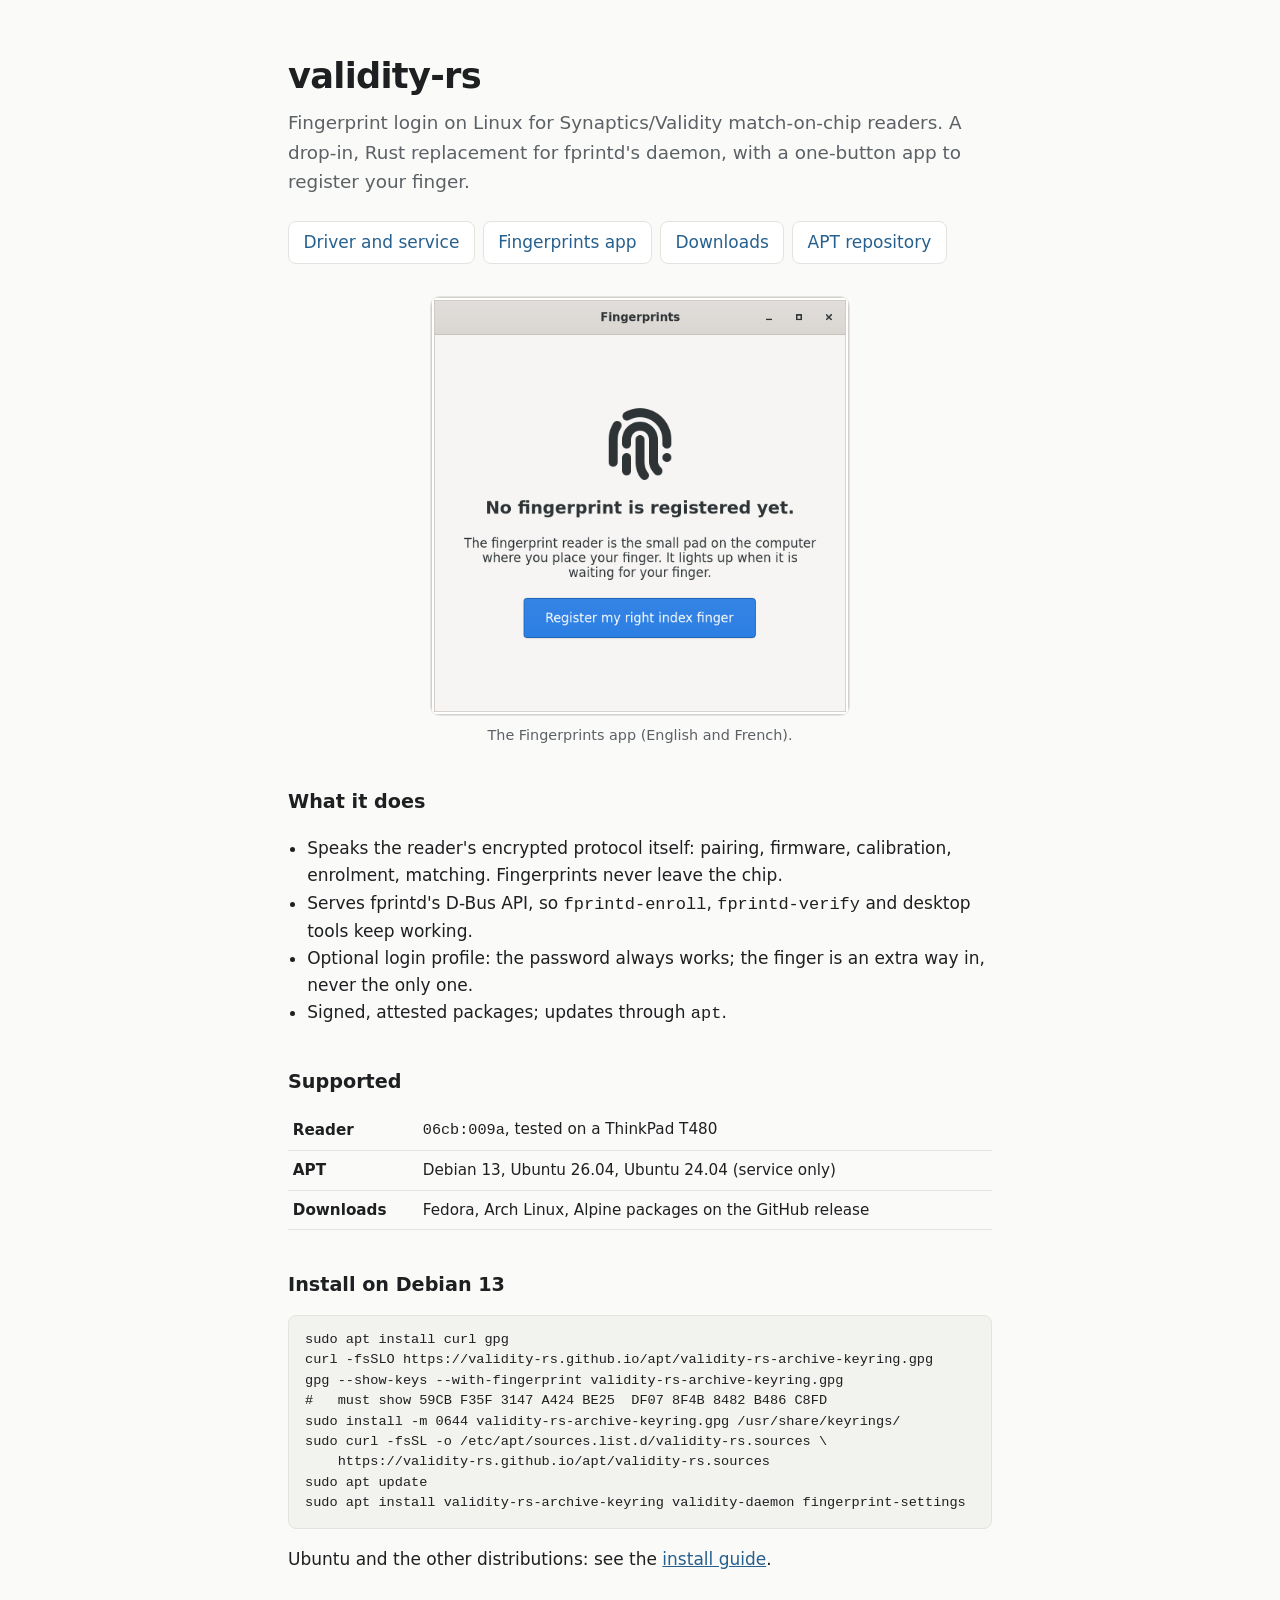
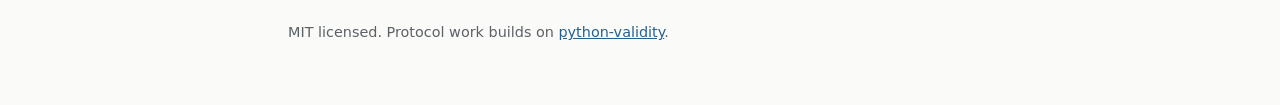
==== index.html @ 3b9c92d7 "One-page site" ====
<!doctype html>
<html lang="en">
<head>
<meta charset="utf-8">
<meta name="viewport" content="width=device-width, initial-scale=1">
<title>validity-rs</title>
<meta name="description" content="Fingerprint login on Linux for Synaptics/Validity match-on-chip readers (06cb:009a, ThinkPad T480). A Rust replacement for fprintd's daemon.">
<style>
:root{--bg:#fafaf8;--fg:#1d1f21;--muted:#5c6166;--card:#fff;--line:#e3e3df;--accent:#26608e;--code:#f2f2ee}
@media (prefers-color-scheme:dark){:root{--bg:#141618;--fg:#e8e8e6;--muted:#a0a5aa;--card:#1c1f22;--line:#2c3034;--accent:#7fb3de;--code:#202428}}
*{box-sizing:border-box}
body{margin:0;background:var(--bg);color:var(--fg);font:17px/1.6 system-ui,-apple-system,"Segoe UI",sans-serif}
main{max-width:46rem;margin:0 auto;padding:3rem 1rem 4rem}
h1{font-size:2.2rem;margin:0 0 .25rem;letter-spacing:-.02em}
h2{font-size:1.2rem;margin:2.5rem 0 .75rem}
p.lead{font-size:1.15rem;color:var(--muted);margin:0 0 1.5rem}
a{color:var(--accent)}
.links{display:flex;flex-wrap:wrap;gap:.5rem;margin:1.5rem 0}
.links a{border:1px solid var(--line);background:var(--card);padding:.45rem .9rem;border-radius:.5rem;text-decoration:none}
figure{margin:2rem 0;text-align:center}
figure img{max-width:100%;width:420px;border-radius:.6rem;border:1px solid var(--line)}
figcaption{color:var(--muted);font-size:.9rem}
ul{padding-left:1.2rem}
pre{background:var(--code);border:1px solid var(--line);border-radius:.5rem;padding:.9rem 1rem;overflow-x:auto;font-size:.85rem;line-height:1.5}
code{font-family:ui-monospace,"SF Mono",Menlo,Consolas,monospace}
table{border-collapse:collapse;width:100%;font-size:.95rem}
td,th{border-bottom:1px solid var(--line);padding:.45rem .3rem;text-align:left}
footer{margin-top:3rem;color:var(--muted);font-size:.9rem}
</style>
</head>
<body>
<main>
<h1>validity-rs</h1>
<p class="lead">Fingerprint login on Linux for Synaptics/Validity match-on-chip readers. A drop-in, Rust replacement for fprintd's daemon, with a one-button app to register your finger.</p>

<div class="links">
<a href="https://github.com/validity-rs/validity-rs">Driver and service</a>
<a href="https://github.com/validity-rs/fingerprint-settings">Fingerprints app</a>
<a href="https://github.com/validity-rs/validity-rs/releases/latest">Downloads</a>
<a href="https://validity-rs.github.io/apt/">APT repository</a>
</div>

<figure>
<img src="screenshot.png" alt="The Fingerprints app: no fingerprint registered yet, one button to register the right index finger" width="420" height="420">
<figcaption>The Fingerprints app (English and French).</figcaption>
</figure>

<h2>What it does</h2>
<ul>
<li>Speaks the reader's encrypted protocol itself: pairing, firmware, calibration, enrolment, matching. Fingerprints never leave the chip.</li>
<li>Serves fprintd's D-Bus API, so <code>fprintd-enroll</code>, <code>fprintd-verify</code> and desktop tools keep working.</li>
<li>Optional login profile: the password always works; the finger is an extra way in, never the only one.</li>
<li>Signed, attested packages; updates through <code>apt</code>.</li>
</ul>

<h2>Supported</h2>
<table>
<tr><th>Reader</th><td><code>06cb:009a</code>, tested on a ThinkPad T480</td></tr>
<tr><th>APT</th><td>Debian 13, Ubuntu 26.04, Ubuntu 24.04 (service only)</td></tr>
<tr><th>Downloads</th><td>Fedora, Arch Linux, Alpine packages on the GitHub release</td></tr>
</table>

<h2>Install on Debian 13</h2>
<pre><code>sudo apt install curl gpg
curl -fsSLO https://validity-rs.github.io/apt/validity-rs-archive-keyring.gpg
gpg --show-keys --with-fingerprint validity-rs-archive-keyring.gpg
#   must show 59CB F35F 3147 A424 BE25  DF07 8F4B 8482 B486 C8FD
sudo install -m 0644 validity-rs-archive-keyring.gpg /usr/share/keyrings/
sudo curl -fsSL -o /etc/apt/sources.list.d/validity-rs.sources \
    https://validity-rs.github.io/apt/validity-rs.sources
sudo apt update
sudo apt install validity-rs-archive-keyring validity-daemon fingerprint-settings</code></pre>
<p>Ubuntu and the other distributions: see the <a href="https://github.com/validity-rs/validity-rs#install">install guide</a>.</p>

<footer>MIT licensed. Protocol work builds on <a href="https://github.com/uunicorn/python-validity">python-validity</a>.</footer>
</main>
</body>
</html>
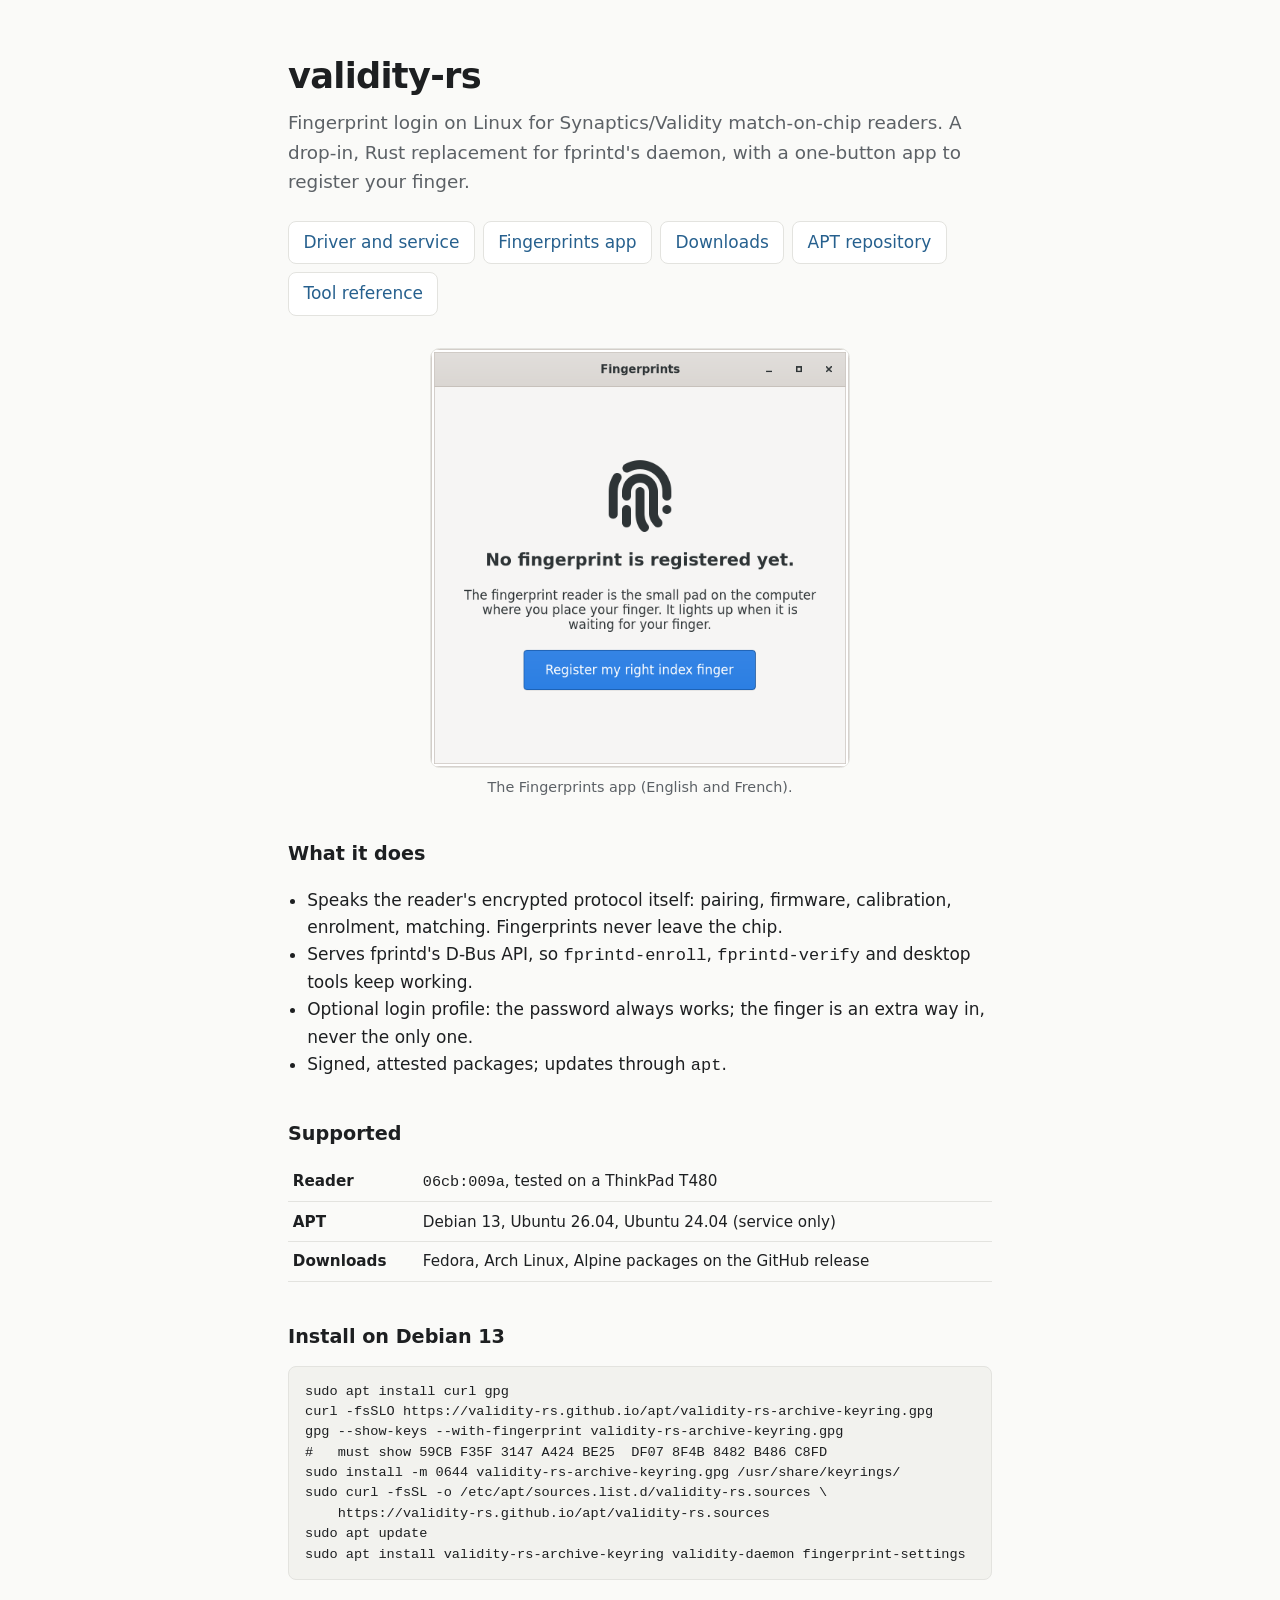
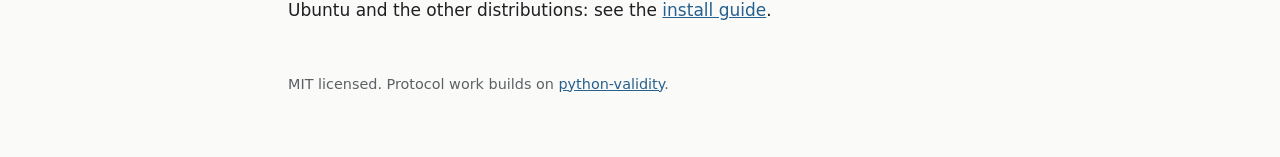
==== commit e89f05ac: "Tool reference page" ====
--- a/index.html
+++ b/index.html
@@ -5,28 +5,7 @@
 <meta name="viewport" content="width=device-width, initial-scale=1">
 <title>validity-rs</title>
 <meta name="description" content="Fingerprint login on Linux for Synaptics/Validity match-on-chip readers (06cb:009a, ThinkPad T480). A Rust replacement for fprintd's daemon.">
-<style>
-:root{--bg:#fafaf8;--fg:#1d1f21;--muted:#5c6166;--card:#fff;--line:#e3e3df;--accent:#26608e;--code:#f2f2ee}
-@media (prefers-color-scheme:dark){:root{--bg:#141618;--fg:#e8e8e6;--muted:#a0a5aa;--card:#1c1f22;--line:#2c3034;--accent:#7fb3de;--code:#202428}}
-*{box-sizing:border-box}
-body{margin:0;background:var(--bg);color:var(--fg);font:17px/1.6 system-ui,-apple-system,"Segoe UI",sans-serif}
-main{max-width:46rem;margin:0 auto;padding:3rem 1rem 4rem}
-h1{font-size:2.2rem;margin:0 0 .25rem;letter-spacing:-.02em}
-h2{font-size:1.2rem;margin:2.5rem 0 .75rem}
-p.lead{font-size:1.15rem;color:var(--muted);margin:0 0 1.5rem}
-a{color:var(--accent)}
-.links{display:flex;flex-wrap:wrap;gap:.5rem;margin:1.5rem 0}
-.links a{border:1px solid var(--line);background:var(--card);padding:.45rem .9rem;border-radius:.5rem;text-decoration:none}
-figure{margin:2rem 0;text-align:center}
-figure img{max-width:100%;width:420px;border-radius:.6rem;border:1px solid var(--line)}
-figcaption{color:var(--muted);font-size:.9rem}
-ul{padding-left:1.2rem}
-pre{background:var(--code);border:1px solid var(--line);border-radius:.5rem;padding:.9rem 1rem;overflow-x:auto;font-size:.85rem;line-height:1.5}
-code{font-family:ui-monospace,"SF Mono",Menlo,Consolas,monospace}
-table{border-collapse:collapse;width:100%;font-size:.95rem}
-td,th{border-bottom:1px solid var(--line);padding:.45rem .3rem;text-align:left}
-footer{margin-top:3rem;color:var(--muted);font-size:.9rem}
-</style>
+<link rel="stylesheet" href="style.css">
 </head>
 <body>
 <main>
@@ -38,6 +17,7 @@
 <a href="https://github.com/validity-rs/fingerprint-settings">Fingerprints app</a>
 <a href="https://github.com/validity-rs/validity-rs/releases/latest">Downloads</a>
 <a href="https://validity-rs.github.io/apt/">APT repository</a>
+<a href="docs.html">Tool reference</a>
 </div>
 
 <figure>
--- a/style.css
+++ b/style.css
@@ -0,0 +1,23 @@
+:root{--bg:#fafaf8;--fg:#1d1f21;--muted:#5c6166;--card:#fff;--line:#e3e3df;--accent:#26608e;--code:#f2f2ee}
+@media (prefers-color-scheme:dark){:root{--bg:#141618;--fg:#e8e8e6;--muted:#a0a5aa;--card:#1c1f22;--line:#2c3034;--accent:#7fb3de;--code:#202428}}
+*{box-sizing:border-box}
+body{margin:0;background:var(--bg);color:var(--fg);font:17px/1.6 system-ui,-apple-system,"Segoe UI",sans-serif}
+main{max-width:46rem;margin:0 auto;padding:3rem 1rem 4rem}
+h1{font-size:2.2rem;margin:0 0 .25rem;letter-spacing:-.02em}
+h2{font-size:1.2rem;margin:2.5rem 0 .75rem}
+p.lead{font-size:1.15rem;color:var(--muted);margin:0 0 1.5rem}
+a{color:var(--accent)}
+.links{display:flex;flex-wrap:wrap;gap:.5rem;margin:1.5rem 0}
+.links a{border:1px solid var(--line);background:var(--card);padding:.45rem .9rem;border-radius:.5rem;text-decoration:none}
+figure{margin:2rem 0;text-align:center}
+figure img{max-width:100%;width:420px;border-radius:.6rem;border:1px solid var(--line)}
+figcaption{color:var(--muted);font-size:.9rem}
+ul{padding-left:1.2rem}
+pre{background:var(--code);border:1px solid var(--line);border-radius:.5rem;padding:.9rem 1rem;overflow-x:auto;font-size:.85rem;line-height:1.5}
+code{font-family:ui-monospace,"SF Mono",Menlo,Consolas,monospace}
+table{border-collapse:collapse;width:100%;font-size:.95rem}
+td,th{border-bottom:1px solid var(--line);padding:.45rem .3rem;text-align:left}
+footer{margin-top:3rem;color:var(--muted);font-size:.9rem}
+nav{margin:0 0 2rem;font-size:.95rem}nav a{margin-right:1rem}
+dt{font-family:ui-monospace,"SF Mono",Menlo,Consolas,monospace;font-weight:600;margin-top:.7rem}dd{margin:0 0 0 1.2rem;color:var(--fg)}
+h3{font-size:1.05rem;margin:1.6rem 0 .4rem}
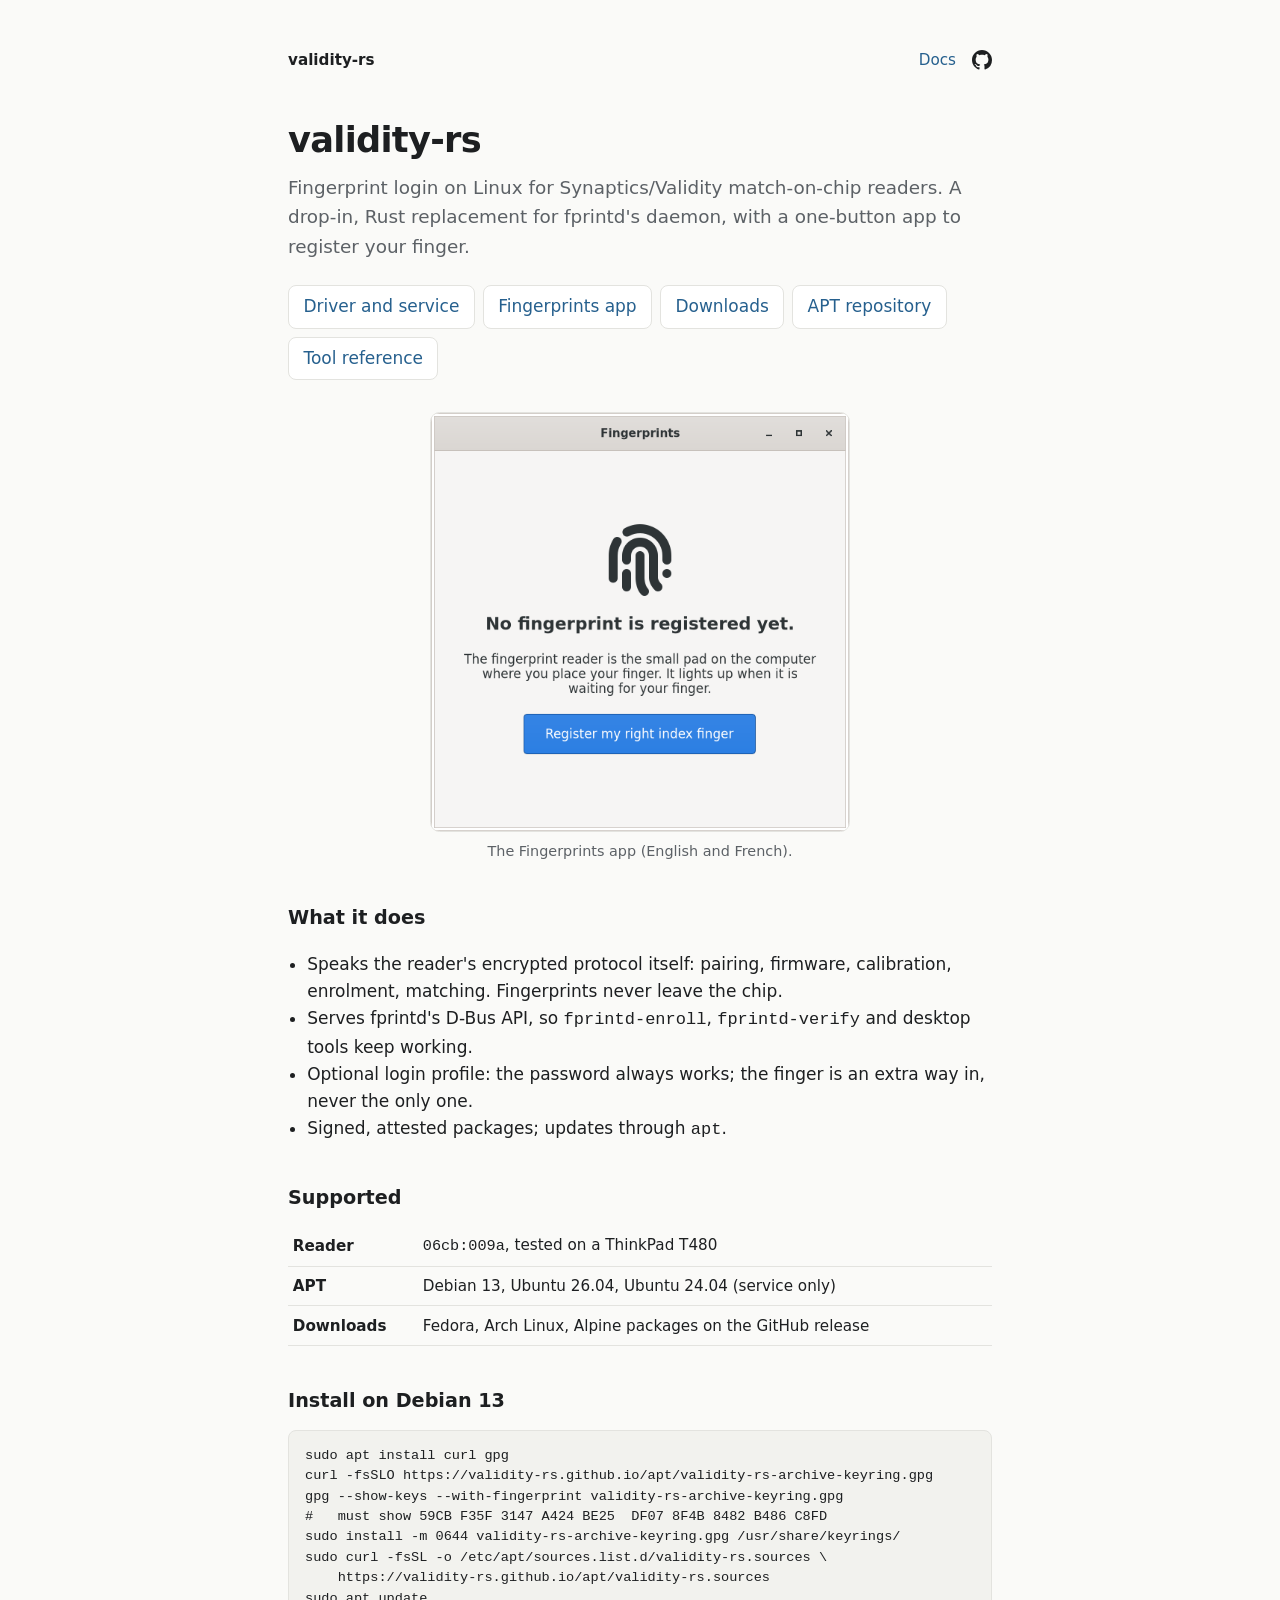
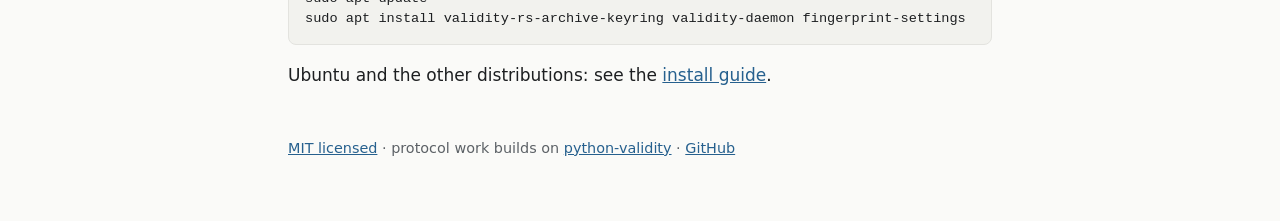
==== commit 5a4eb2c7: "GitHub icon, license link, README and LICENSE" ====
--- a/index.html
+++ b/index.html
@@ -9,6 +9,7 @@
 </head>
 <body>
 <main>
+<header class="top"><a href="./" class="brand">validity-rs</a><span><a href="docs.html">Docs</a> <a href="https://github.com/validity-rs" class="gh" aria-label="validity-rs on GitHub"><svg viewBox="0 0 16 16" width="20" height="20" aria-hidden="true" fill="currentColor"><path d="M8 0C3.58 0 0 3.58 0 8c0 3.54 2.29 6.53 5.47 7.59.4.07.55-.17.55-.38 0-.19-.01-.82-.01-1.49-2.01.37-2.53-.49-2.69-.94-.09-.23-.48-.94-.82-1.13-.28-.15-.68-.52-.01-.53.63-.01 1.08.58 1.23.82.72 1.21 1.87.87 2.33.66.07-.52.28-.87.51-1.07-1.78-.2-3.64-.89-3.64-3.95 0-.87.31-1.59.82-2.15-.08-.2-.36-1.02.08-2.12 0 0 .67-.21 2.2.82.64-.18 1.32-.27 2-.27.68 0 1.36.09 2 .27 1.53-1.04 2.2-.82 2.2-.82.44 1.1.16 1.92.08 2.12.51.56.82 1.27.82 2.15 0 3.07-1.87 3.75-3.65 3.95.29.25.54.73.54 1.48 0 1.07-.01 1.93-.01 2.2 0 .21.15.46.55.38A8.013 8.013 0 0016 8c0-4.42-3.58-8-8-8z"/></svg></a></span></header>
 <h1>validity-rs</h1>
 <p class="lead">Fingerprint login on Linux for Synaptics/Validity match-on-chip readers. A drop-in, Rust replacement for fprintd's daemon, with a one-button app to register your finger.</p>
 
@@ -52,7 +53,7 @@
 sudo apt install validity-rs-archive-keyring validity-daemon fingerprint-settings</code></pre>
 <p>Ubuntu and the other distributions: see the <a href="https://github.com/validity-rs/validity-rs#install">install guide</a>.</p>
 
-<footer>MIT licensed. Protocol work builds on <a href="https://github.com/uunicorn/python-validity">python-validity</a>.</footer>
+<footer><a href="https://github.com/validity-rs/validity-rs/blob/master/LICENSE">MIT licensed</a> · protocol work builds on <a href="https://github.com/uunicorn/python-validity">python-validity</a> · <a href="https://github.com/validity-rs">GitHub</a></footer>
 </main>
 </body>
 </html>
--- a/style.css
+++ b/style.css
@@ -21,3 +21,4 @@
 nav{margin:0 0 2rem;font-size:.95rem}nav a{margin-right:1rem}
 dt{font-family:ui-monospace,"SF Mono",Menlo,Consolas,monospace;font-weight:600;margin-top:.7rem}dd{margin:0 0 0 1.2rem;color:var(--fg)}
 h3{font-size:1.05rem;margin:1.6rem 0 .4rem}
+header.top{display:flex;justify-content:space-between;align-items:center;margin:0 0 2.5rem;font-size:.95rem}header.top a{text-decoration:none}header.top .brand{font-weight:600;color:var(--fg)}header.top span{display:flex;gap:1rem;align-items:center}header.top .gh{color:var(--fg);display:inline-flex}
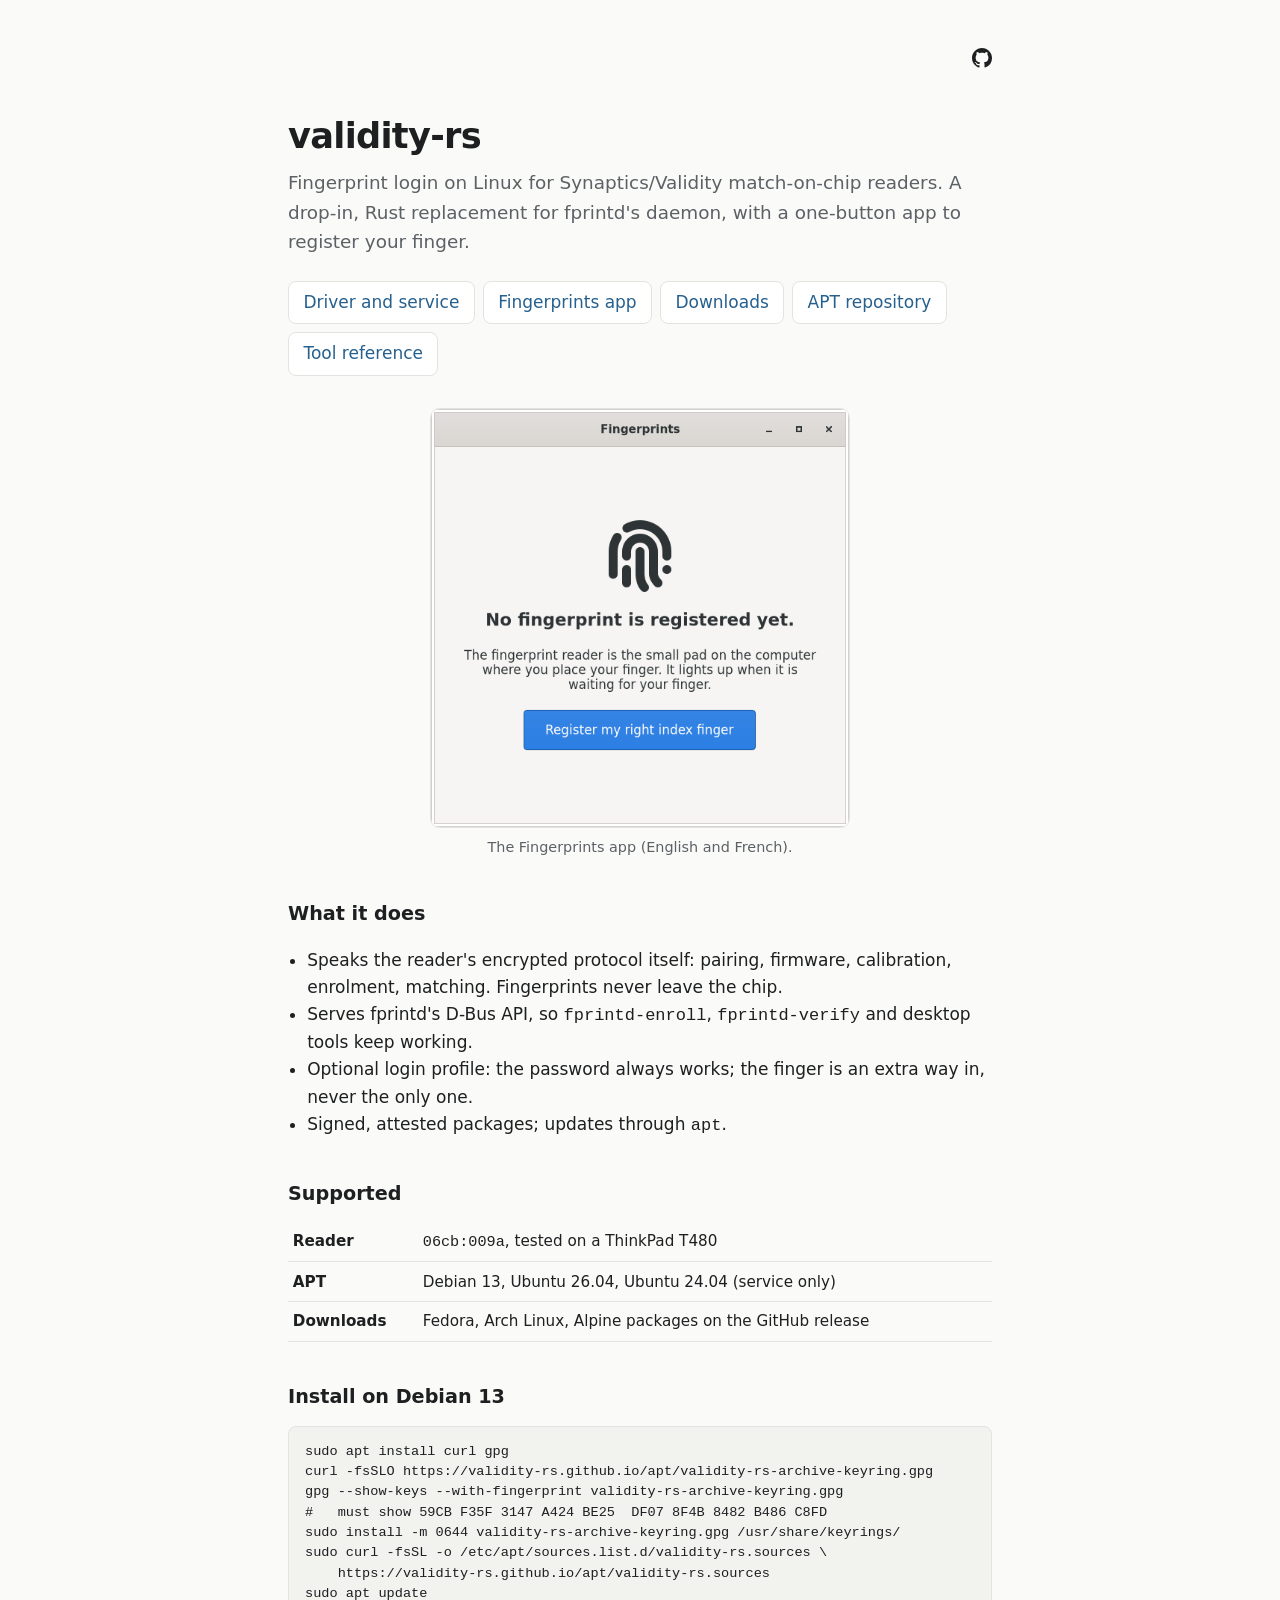
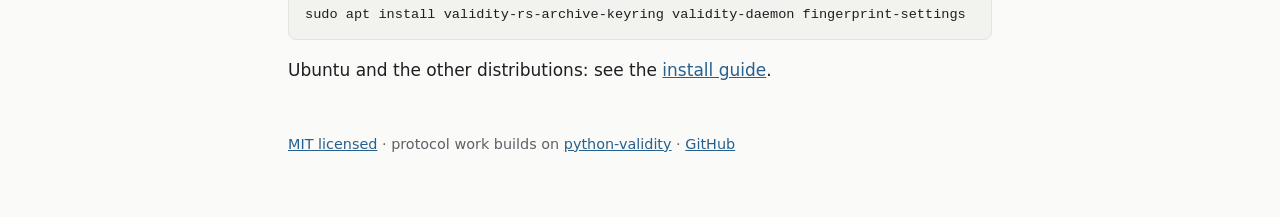
==== commit 74f06e2f: "Header: icon only on the home page; bust the stylesheet cache" ====
--- a/index.html
+++ b/index.html
@@ -5,11 +5,11 @@
 <meta name="viewport" content="width=device-width, initial-scale=1">
 <title>validity-rs</title>
 <meta name="description" content="Fingerprint login on Linux for Synaptics/Validity match-on-chip readers (06cb:009a, ThinkPad T480). A Rust replacement for fprintd's daemon.">
-<link rel="stylesheet" href="style.css">
+<link rel="stylesheet" href="style.css?v=2">
 </head>
 <body>
 <main>
-<header class="top"><a href="./" class="brand">validity-rs</a><span><a href="docs.html">Docs</a> <a href="https://github.com/validity-rs" class="gh" aria-label="validity-rs on GitHub"><svg viewBox="0 0 16 16" width="20" height="20" aria-hidden="true" fill="currentColor"><path d="M8 0C3.58 0 0 3.58 0 8c0 3.54 2.29 6.53 5.47 7.59.4.07.55-.17.55-.38 0-.19-.01-.82-.01-1.49-2.01.37-2.53-.49-2.69-.94-.09-.23-.48-.94-.82-1.13-.28-.15-.68-.52-.01-.53.63-.01 1.08.58 1.23.82.72 1.21 1.87.87 2.33.66.07-.52.28-.87.51-1.07-1.78-.2-3.64-.89-3.64-3.95 0-.87.31-1.59.82-2.15-.08-.2-.36-1.02.08-2.12 0 0 .67-.21 2.2.82.64-.18 1.32-.27 2-.27.68 0 1.36.09 2 .27 1.53-1.04 2.2-.82 2.2-.82.44 1.1.16 1.92.08 2.12.51.56.82 1.27.82 2.15 0 3.07-1.87 3.75-3.65 3.95.29.25.54.73.54 1.48 0 1.07-.01 1.93-.01 2.2 0 .21.15.46.55.38A8.013 8.013 0 0016 8c0-4.42-3.58-8-8-8z"/></svg></a></span></header>
+<header class="top"><span></span><span><a href="https://github.com/validity-rs" class="gh" aria-label="validity-rs on GitHub"><svg viewBox="0 0 16 16" width="20" height="20" aria-hidden="true" fill="currentColor"><path d="M8 0C3.58 0 0 3.58 0 8c0 3.54 2.29 6.53 5.47 7.59.4.07.55-.17.55-.38 0-.19-.01-.82-.01-1.49-2.01.37-2.53-.49-2.69-.94-.09-.23-.48-.94-.82-1.13-.28-.15-.68-.52-.01-.53.63-.01 1.08.58 1.23.82.72 1.21 1.87.87 2.33.66.07-.52.28-.87.51-1.07-1.78-.2-3.64-.89-3.64-3.95 0-.87.31-1.59.82-2.15-.08-.2-.36-1.02.08-2.12 0 0 .67-.21 2.2.82.64-.18 1.32-.27 2-.27.68 0 1.36.09 2 .27 1.53-1.04 2.2-.82 2.2-.82.44 1.1.16 1.92.08 2.12.51.56.82 1.27.82 2.15 0 3.07-1.87 3.75-3.65 3.95.29.25.54.73.54 1.48 0 1.07-.01 1.93-.01 2.2 0 .21.15.46.55.38A8.013 8.013 0 0016 8c0-4.42-3.58-8-8-8z"/></svg></a></span></header>
 <h1>validity-rs</h1>
 <p class="lead">Fingerprint login on Linux for Synaptics/Validity match-on-chip readers. A drop-in, Rust replacement for fprintd's daemon, with a one-button app to register your finger.</p>
 
